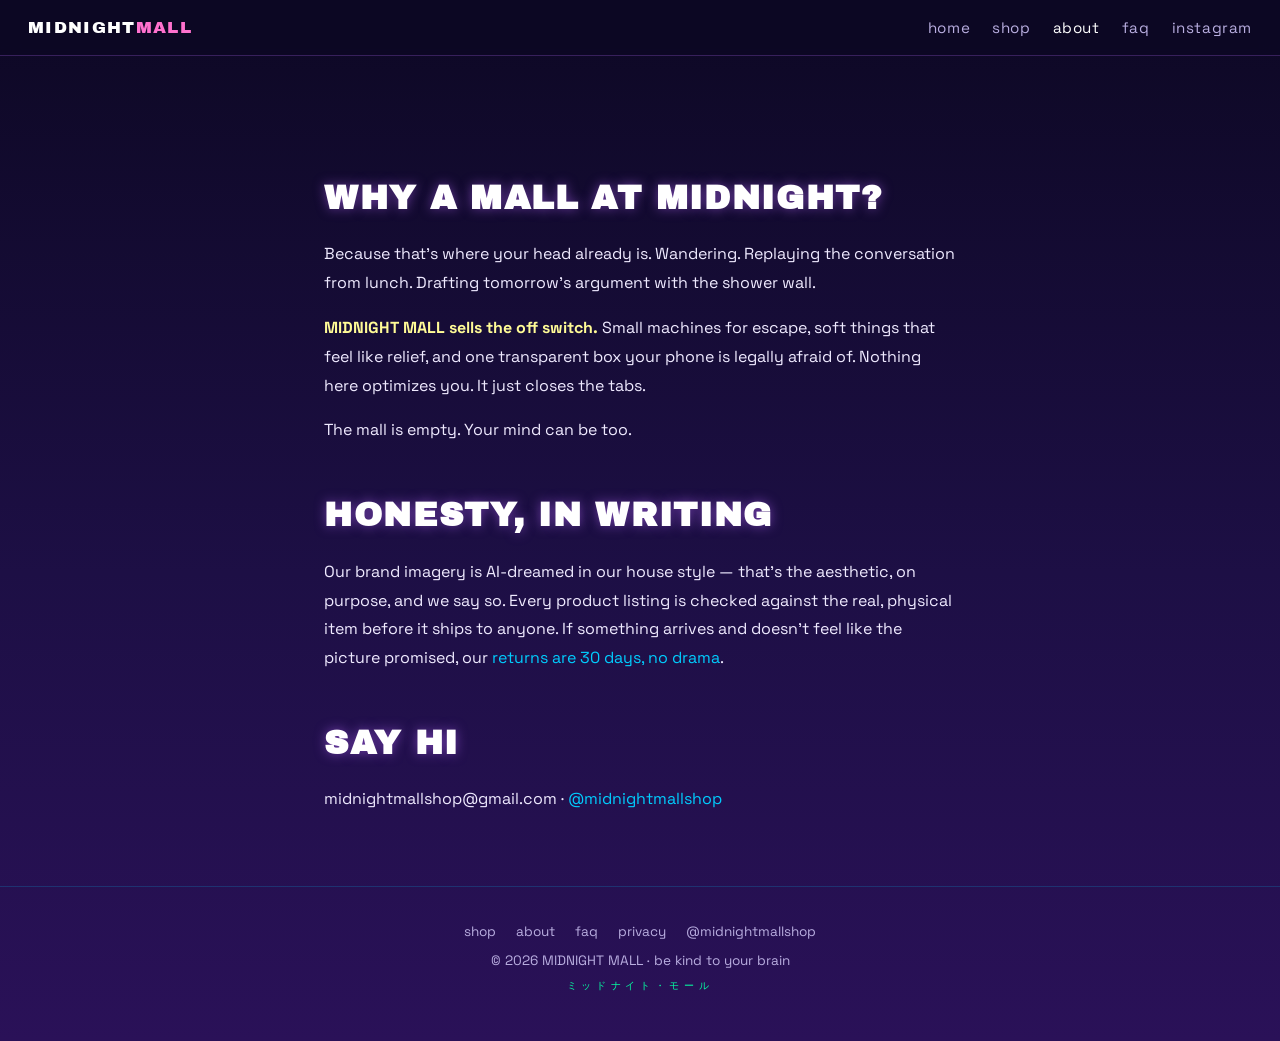
==== about.html @ ca38bf19 "site v2 + sunset lamp ad" ====
<!DOCTYPE html>
<html lang="en">
<head>
<meta charset="utf-8"><meta name="viewport" content="width=device-width, initial-scale=1">
<title>About — MIDNIGHT MALL</title>
<meta name="description" content="Why a mall at midnight? Because that's where your head already is.">
<link rel="preconnect" href="https://fonts.googleapis.com">
<link rel="preconnect" href="https://fonts.gstatic.com" crossorigin>
<link href="https://fonts.googleapis.com/css2?family=Archivo+Black&family=Space+Grotesk:wght@400;500;700&display=swap" rel="stylesheet">
<link rel="stylesheet" href="assets/site.css">
</head>
<body>

<nav>
  <a class="wordmark" href="index.html">MIDNIGHT<span>MALL</span></a>
  <div class="links">
    <a href="index.html">home</a>
    <a href="shop.html">shop</a>
    <a class="here" href="about.html">about</a>
    <a href="faq.html">faq</a>
    <a href="https://www.instagram.com/midnightmallshop" rel="noopener">instagram</a>
  </div>
</nav>

<main>
<section class="prose">
  <h2>WHY A MALL AT MIDNIGHT?</h2>
  <p>Because that's where your head already is. Wandering. Replaying the
  conversation from lunch. Drafting tomorrow's argument with the shower wall.</p>
  <p><b>MIDNIGHT MALL sells the off switch.</b> Small machines for escape,
  soft things that feel like relief, and one transparent box your phone is
  legally afraid of. Nothing here optimizes you. It just closes the tabs.</p>
  <p>The mall is empty. Your mind can be too.</p>

  <h2>HONESTY, IN WRITING</h2>
  <p>Our brand imagery is AI-dreamed in our house style — that's the
  aesthetic, on purpose, and we say so. Every product listing is checked
  against the real, physical item before it ships to anyone. If something
  arrives and doesn't feel like the picture promised, our
  <a href="faq.html">returns are 30 days, no drama</a>.</p>

  <h2>SAY HI</h2>
  <p>midnightmallshop@gmail.com ·
  <a href="https://www.instagram.com/midnightmallshop" rel="noopener">@midnightmallshop</a></p>
</section>
</main>

<footer>
  <div class="row">
    <a href="shop.html">shop</a><a href="about.html">about</a>
    <a href="faq.html">faq</a><a href="privacy.html">privacy</a>
    <a href="https://www.instagram.com/midnightmallshop" rel="noopener">@midnightmallshop</a>
  </div>
  © 2026 MIDNIGHT MALL · be kind to your brain
  <div class="kana">ミッドナイト・モール</div>
</footer>

</body>
</html>
---- assets/site.css ----
/* MIDNIGHT MALL — shared styles. Clean, minimal, vaporwave-calm. */
:root{
  --bg0:#0d0824; --bg1:#1d0f45; --bg2:#2a1158;
  --pink:#ff71ce; --cyan:#01cdfe; --mint:#05ffa1; --purple:#b967ff;
  --ink:#efeaff; --dim:#b9aee0;
}
*{box-sizing:border-box; margin:0; padding:0}
html{scroll-behavior:smooth}
body{
  font-family:"Space Grotesk",system-ui,sans-serif; color:var(--ink);
  background:linear-gradient(180deg,var(--bg0),var(--bg1) 55%,var(--bg2));
  min-height:100vh; display:flex; flex-direction:column;
}
a{color:var(--cyan); text-decoration:none}
main{flex:1}

/* nav */
nav{
  display:flex; align-items:center; justify-content:space-between; gap:18px;
  padding:18px 28px; position:sticky; top:0; z-index:10;
  background:rgba(13,8,36,.82); backdrop-filter:blur(10px);
  border-bottom:1px solid rgba(185,103,255,.25);
}
.wordmark{font-family:"Archivo Black",sans-serif; letter-spacing:.08em;
  font-size:1.05rem; color:#fff}
.wordmark span{color:var(--pink)}
nav .links{display:flex; gap:22px; flex-wrap:wrap; font-size:.95rem;
  letter-spacing:.04em}
nav .links a{color:var(--dim)} nav .links a:hover,nav .links a.here{color:#fff}

/* shared bits */
section{padding:72px 24px; max-width:1100px; margin:0 auto; width:100%}
h1,h2{font-family:"Archivo Black",sans-serif; letter-spacing:.05em; color:#fff}
h1{font-size:clamp(2.2rem,7vw,4.6rem); line-height:1.02;
  background:linear-gradient(180deg,#fff 25%,var(--cyan) 45%,var(--pink) 80%);
  -webkit-background-clip:text; background-clip:text; color:transparent;
  filter:drop-shadow(0 0 16px rgba(255,113,206,.35))}
h2{font-size:clamp(1.4rem,3.6vw,2.1rem); margin-bottom:12px;
  text-shadow:0 0 12px rgba(185,103,255,.5)}
.kana{color:var(--mint); letter-spacing:.45em; font-size:.8rem}
.sub{color:var(--dim); max-width:600px; margin-top:10px; line-height:1.65}
.btn{display:inline-block; padding:13px 26px; border-radius:999px;
  font-weight:700; letter-spacing:.05em;
  transition:transform .15s ease, box-shadow .15s ease}
.btn:hover{transform:translateY(-2px)}
.btn-solid{background:linear-gradient(90deg,var(--pink),var(--purple));
  color:#fff; box-shadow:0 0 22px rgba(255,113,206,.4)}
.btn-ghost{border:2px solid var(--cyan); color:var(--cyan)}
.mini{font-size:.85rem; padding:9px 16px}

/* hero (index) */
.hero{min-height:72vh; display:flex; flex-direction:column; gap:16px;
  justify-content:center; align-items:center; text-align:center;
  padding:10vh 24px;
  background:linear-gradient(180deg,rgba(13,8,36,.6),rgba(13,8,36,.85) 75%,var(--bg0)),
    url("hero.jpg") center 38%/cover no-repeat}
.cta-row{display:flex; gap:14px; flex-wrap:wrap; justify-content:center;
  margin-top:14px}

/* product grid */
.grid{display:grid; grid-template-columns:repeat(auto-fit,minmax(250px,1fr));
  gap:24px; margin-top:36px}
.card{background:rgba(255,255,255,.04);
  border:1px solid rgba(1,205,254,.22); border-radius:16px; overflow:hidden;
  transition:transform .18s ease, border-color .18s ease, box-shadow .18s ease}
.card:hover{transform:translateY(-5px); border-color:var(--pink);
  box-shadow:0 10px 34px rgba(255,113,206,.22)}
.card img{width:100%; aspect-ratio:1; object-fit:cover; display:block}
.card .pad{padding:18px}
.card h3{font-size:1.1rem; margin-bottom:5px; color:#fff}
.want{color:var(--dim); font-size:.92rem; min-height:2.5em; line-height:1.5}
.price-row{display:flex; align-items:center; justify-content:space-between;
  margin-top:14px}
.price{font-weight:700; font-size:1.2rem; color:var(--mint)}

/* prose pages */
.prose{max-width:680px; line-height:1.8}
.prose p+p{margin-top:16px}
.prose b{color:#fffb96}
.prose h2{margin-top:40px}
details{border:1px solid rgba(185,103,255,.3); border-radius:12px;
  padding:16px 20px; margin-top:14px; background:rgba(255,255,255,.03)}
summary{cursor:pointer; font-weight:700; color:#fff; letter-spacing:.02em}
details p{margin-top:10px; color:var(--dim); line-height:1.65}

footer{padding:36px 24px 48px; text-align:center; color:var(--dim);
  font-size:.85rem; border-top:1px solid rgba(1,205,254,.18)}
footer .row{display:flex; gap:20px; justify-content:center; flex-wrap:wrap;
  margin-bottom:12px}
footer a{color:var(--dim)} footer a:hover{color:#fff}
footer .kana{font-size:.65rem; margin-top:10px}
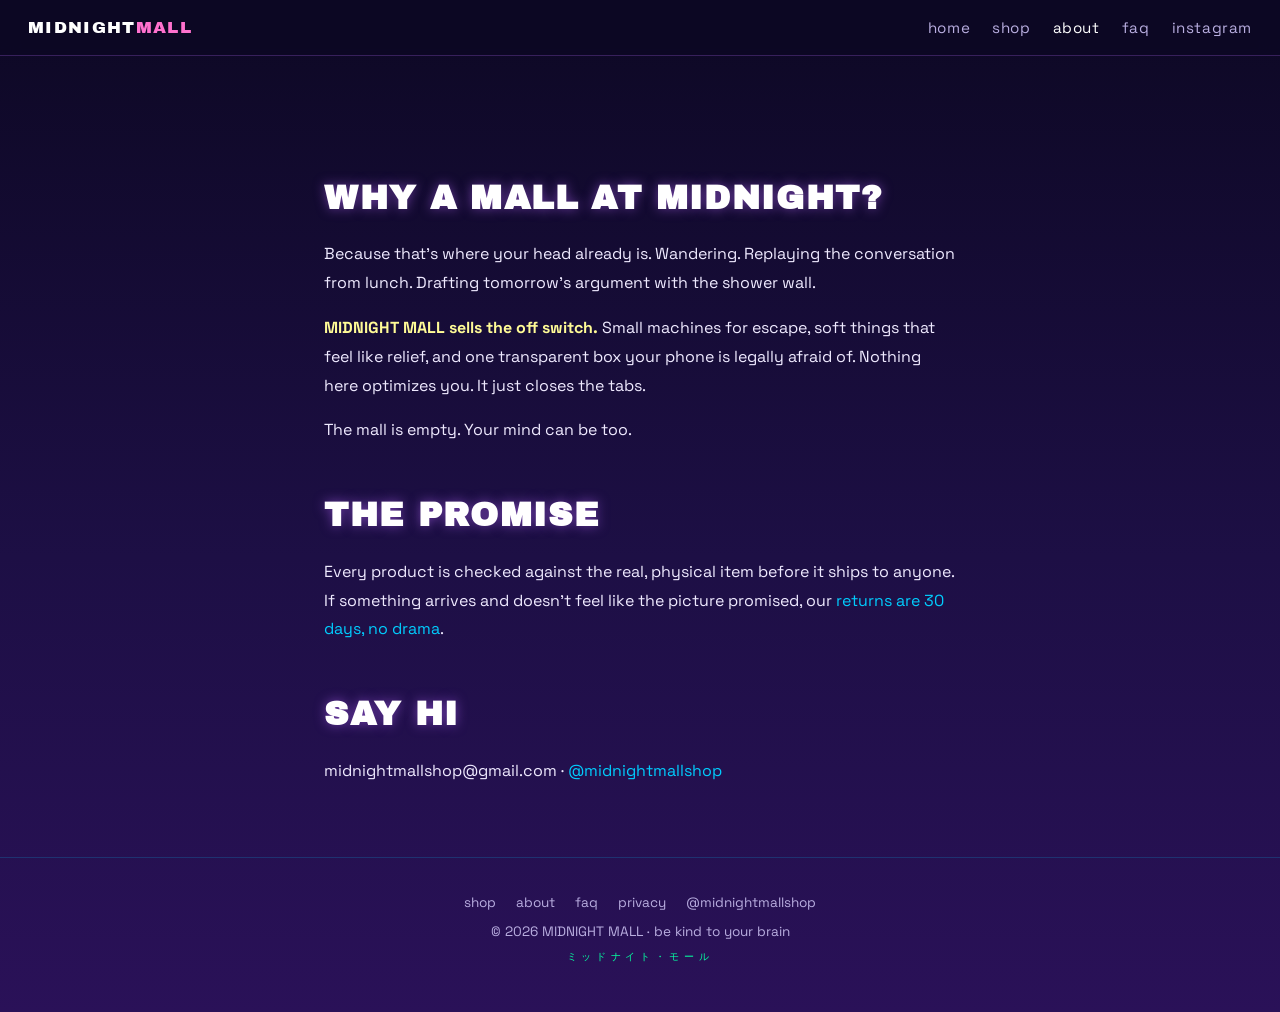
==== commit d90e4158: "site sync from jarvis docs/" ====
--- a/about.html
+++ b/about.html
@@ -32,12 +32,10 @@
   legally afraid of. Nothing here optimizes you. It just closes the tabs.</p>
   <p>The mall is empty. Your mind can be too.</p>
 
-  <h2>HONESTY, IN WRITING</h2>
-  <p>Our brand imagery is AI-dreamed in our house style — that's the
-  aesthetic, on purpose, and we say so. Every product listing is checked
-  against the real, physical item before it ships to anyone. If something
-  arrives and doesn't feel like the picture promised, our
-  <a href="faq.html">returns are 30 days, no drama</a>.</p>
+  <h2>THE PROMISE</h2>
+  <p>Every product is checked against the real, physical item before it
+  ships to anyone. If something arrives and doesn't feel like the picture
+  promised, our <a href="faq.html">returns are 30 days, no drama</a>.</p>
 
   <h2>SAY HI</h2>
   <p>midnightmallshop@gmail.com ·
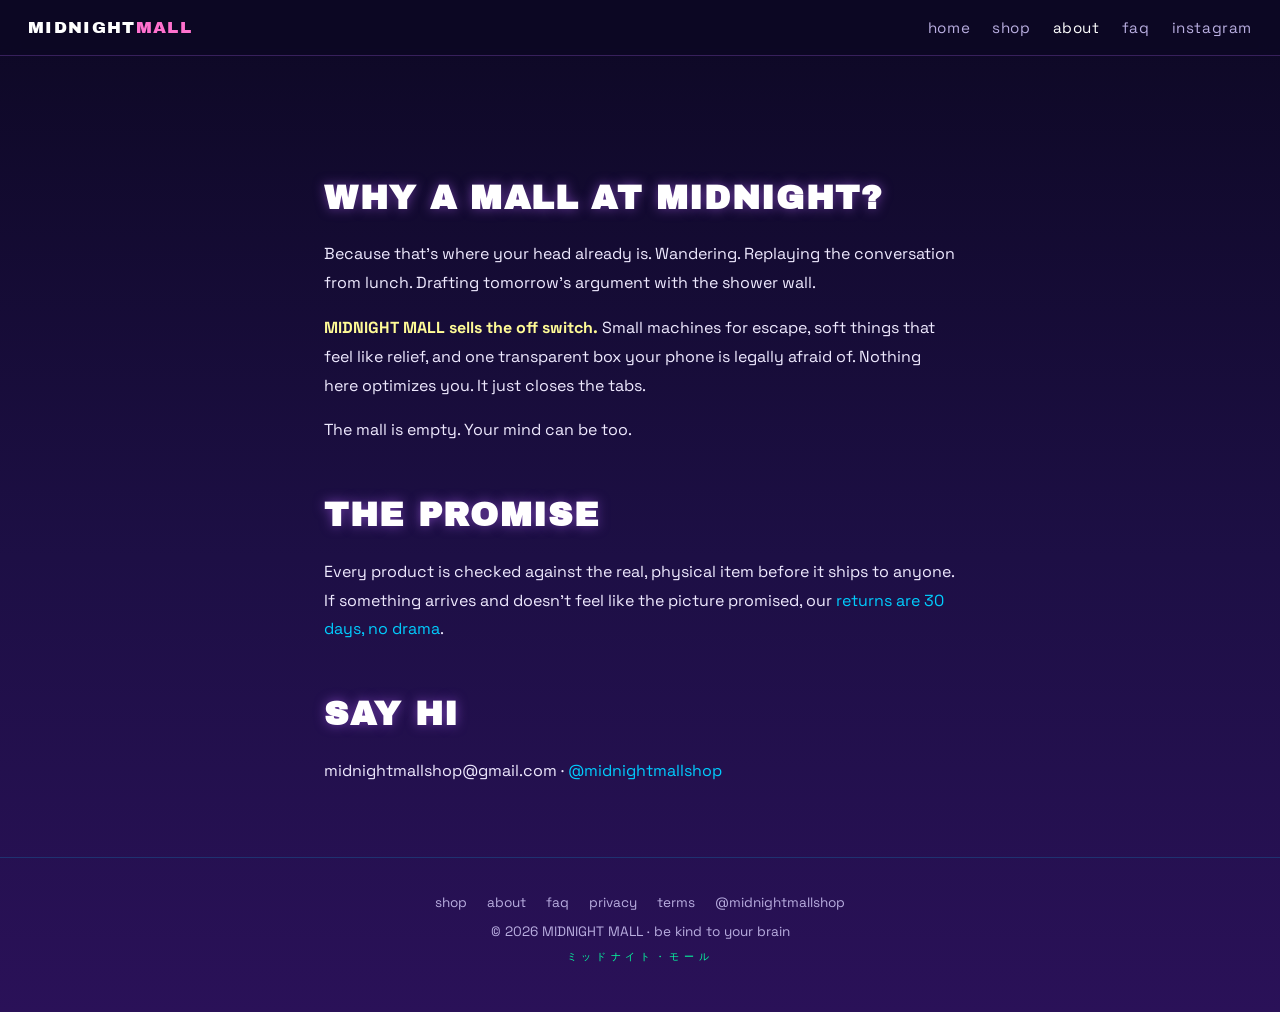
==== commit ca46cda9: "site sync from jarvis docs/" ====
--- a/about.html
+++ b/about.html
@@ -46,7 +46,7 @@
 <footer>
   <div class="row">
     <a href="shop.html">shop</a><a href="about.html">about</a>
-    <a href="faq.html">faq</a><a href="privacy.html">privacy</a>
+    <a href="faq.html">faq</a><a href="privacy.html">privacy</a><a href="terms.html">terms</a>
     <a href="https://www.instagram.com/midnightmallshop" rel="noopener">@midnightmallshop</a>
   </div>
   © 2026 MIDNIGHT MALL · be kind to your brain
